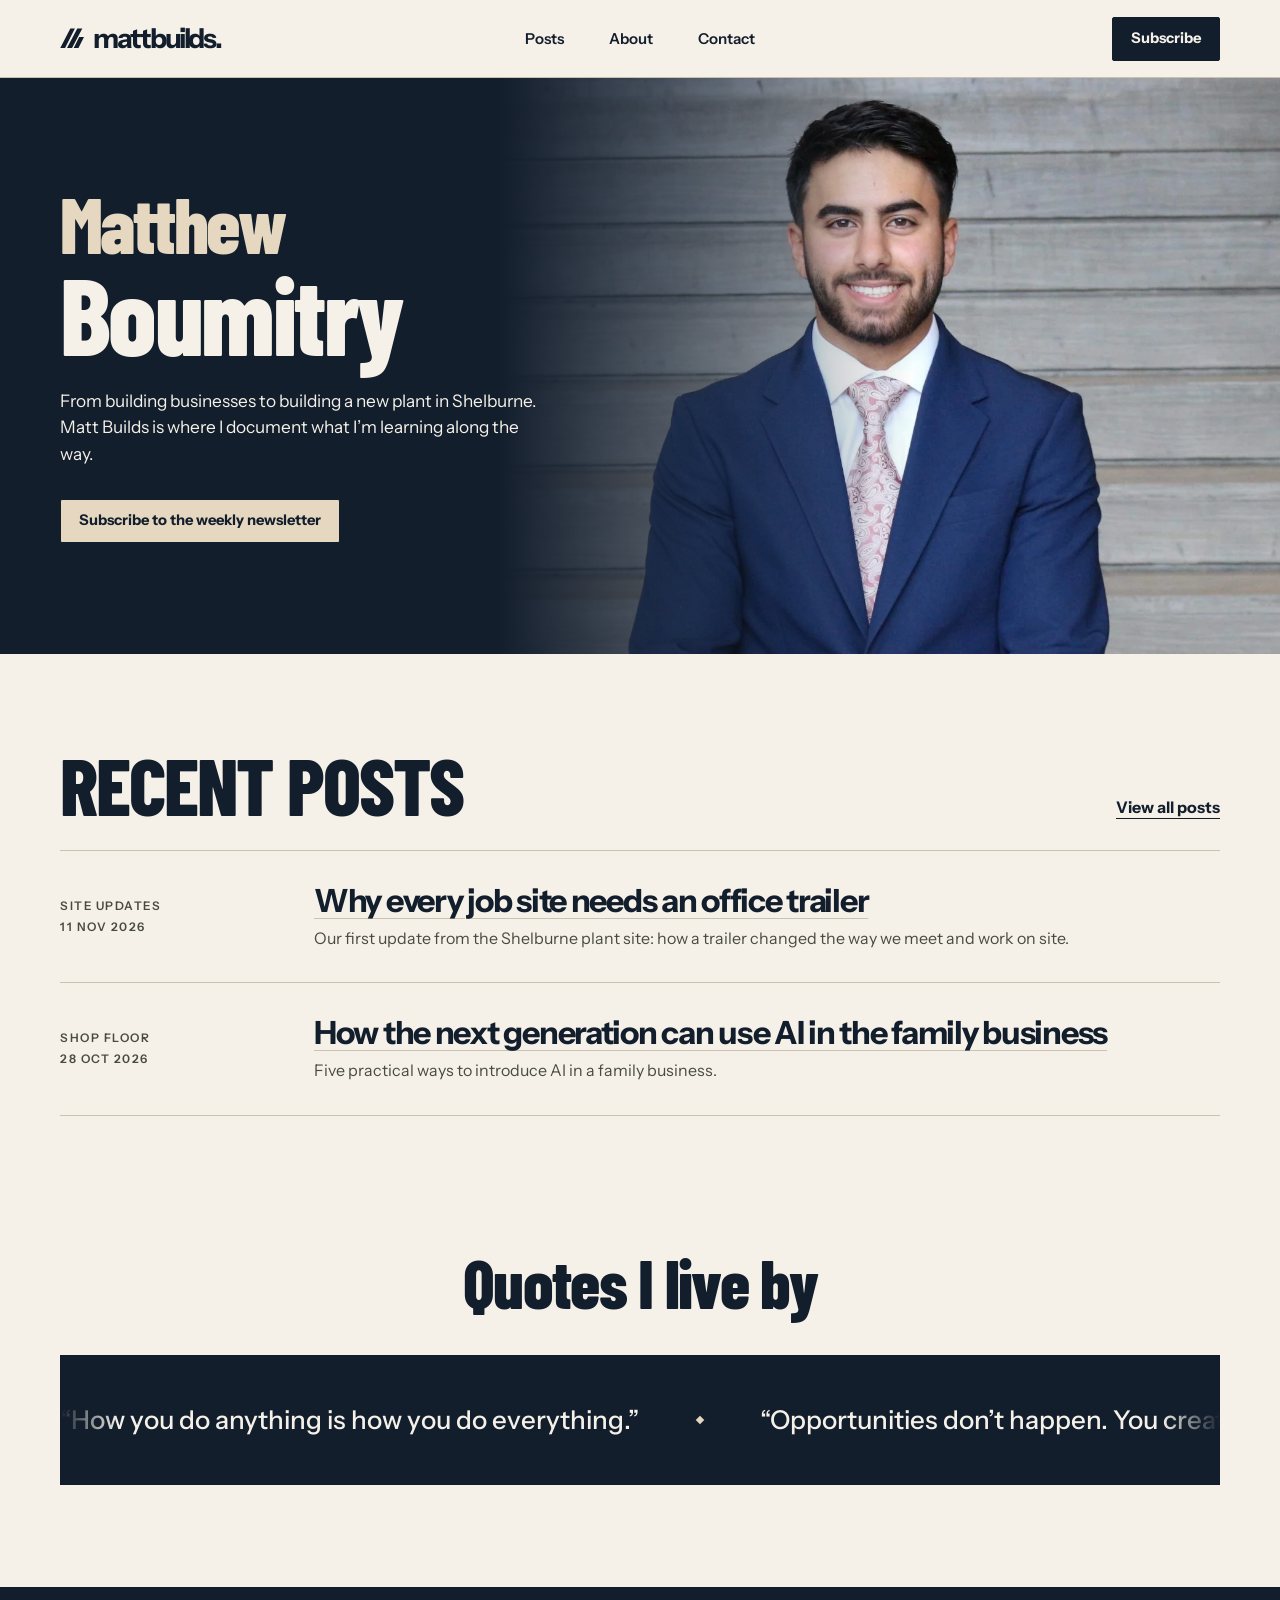
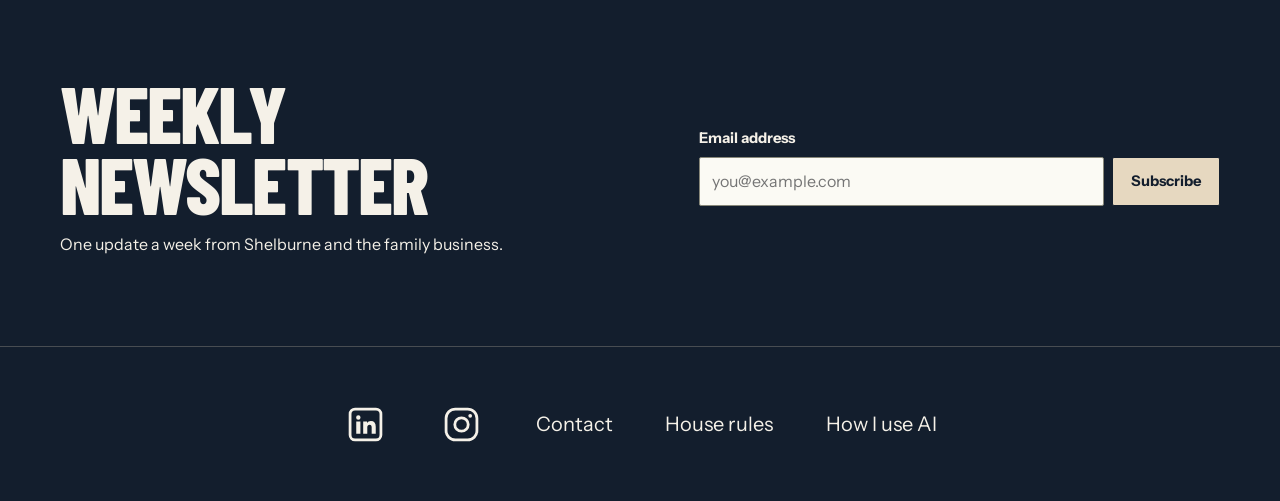
==== public/index.html @ ec170431 "Initial commit: Mattbuilds Vercel static site. Co-authored-by: Cursor <cursoragent@cursor.com>" ====
<!doctype html>
<html lang="en-CA">
<head>
  <meta charset="utf-8">
  <meta name="viewport" content="width=device-width, initial-scale=1">
  <meta name="description" content="I&#x27;m Matthew Boumitry. Mattbuilds follows the development of my family&#x27;s new precast plant in Shelburne, Ontario: progress from the site, and the lessons that come with it.">
  <meta name="theme-color" content="#f5f1e8">
  <title>Building a precast plant in Shelburne | Mattbuilds</title>
  <link rel="icon" href="assets/favicon.svg" type="image/svg+xml">
  <link rel="preload" href="assets/barlow-condensed-800.woff2" as="font" type="font/woff2" crossorigin>
  <link rel="stylesheet" href="assets/site.css">
  <script src="assets/site.js" defer></script>
</head>
<body>
<a class="skip-link" href="#main">Skip to content</a>
<header class="site-header">
  <div class="container header-layout">
    <a class="wordmark" href="index.html" aria-label="Mattbuilds home"><span class="brand-mark" aria-hidden="true"></span>mattbuilds<span class="brand-period" aria-hidden="true">.</span></a>
    <nav aria-label="Main navigation">
      <a href="posts.html">Posts</a>
      <a href="about.html">About</a>
      <a href="contact.html">Contact</a>
    </nav>
    <a class="button header-action" href="#subscribe">Subscribe</a>
  </div>
</header>
<main id="main">

<section class="profile-hero" aria-labelledby="hero-title">
  <div class="profile-portrait">
    <img src="assets/matthew-boumitry.webp" width="1270" height="1165" alt="Matthew Boumitry in a blue suit" fetchpriority="high">
  </div>
  <div class="container profile-content">
    <h1 id="hero-title"><span>Matthew</span> Boumitry</h1>
    <p>From building businesses to building a new plant in Shelburne.<br>
      Matt Builds is where I document what I’m learning along the way.</p>
    <a class="button" href="#subscribe">Subscribe to the weekly newsletter</a>
  </div>
</section>
<section class="container journal recent-posts" id="posts" aria-labelledby="posts-title">
  <div class="journal-heading">
    <h2 id="posts-title">Recent posts</h2>
    <a class="text-link" href="posts.html">View all posts</a>
  </div>
  <article class="journal-row journal-feature">
    <p class="post-meta">Site updates<br> <time datetime="2026-11-11">11 Nov 2026</time></p>
    <div>
      <h3><a href="office-trailer-job-site.html">Why every job site needs an office trailer</a></h3>
      <p>Our first update from the Shelburne plant site: how a trailer changed the way we meet and work on site.</p>
    </div>
  </article>
  <article class="journal-row journal-feature">
    <p class="post-meta">Shop floor<br> <time datetime="2026-10-28">28 Oct 2026</time></p>
    <div>
      <h3><a href="ai-in-family-business.html">How the next generation can use AI in the family business</a></h3>
      <p>Five practical ways to introduce AI in a family business.</p>
    </div>
  </article>
</section>

<section class="container quotes-section" aria-labelledby="quotes-title">
  <h2 id="quotes-title">Quotes I live by</h2>
  <div class="quote-marquee" data-marquee>
    <div class="quote-window">
      <div class="quote-track">
        <ul class="quote-list">
          <li><q>How you do anything is how you do everything.</q></li>
          <li><q>Opportunities don’t happen. You create them.</q></li>
          <li><q>Failure and success are on the same road. Failure is just an earlier exit.</q></li>
          <li><q>If you need to be liked by everyone, you’ll be led by everyone but yourself.</q></li>
          <li><q>You aren’t born the man you want to become you have to build him.</q></li>
          <li><q>If you don’t ask, the answers always no.</q></li>
          <li><q>Volume negates luck</q></li>
        </ul>
      </div>
    </div>
  </div>
</section>

<section class="newsletter" id="subscribe" aria-labelledby="subscribe-title">
  <div class="container newsletter-layout">
    <div>
      <h2 id="subscribe-title">Weekly newsletter</h2>
      <p>One update a week from Shelburne and the family business.</p>
    </div>
    <form class="newsletter-form" action="https://formspree.io/f/xppdpjzz" method="post" data-formspree="newsletter">
      <input type="hidden" name="form_type" value="newsletter">
      <input type="hidden" name="subject" value="Mattbuilds newsletter signup">
      <label for="newsletter-email">Email address</label>
      <div class="form-row">
        <input id="newsletter-email" name="email" type="email" placeholder="you@example.com" autocomplete="email" required>
        <button class="button" type="submit">Subscribe</button>
      </div>
      <p class="form-status" role="status"></p>
    </form>
  </div>
</section>
</main>
<footer class="site-footer">
  <nav class="container footer-layout" aria-label="Footer navigation">
    <a class="social-link" href="https://www.linkedin.com/in/matthewboumitry/" aria-label="LinkedIn">
      <svg viewBox="0 0 24 24" aria-hidden="true" focusable="false">
        <rect x="2" y="2" width="20" height="20" rx="3.2" fill="none" stroke="currentColor" stroke-width="1.8"/>
        <path fill="currentColor" d="M6 10h2.7v8H6zm1.35-4a1.43 1.43 0 1 1 0 2.86 1.43 1.43 0 0 1 0-2.86zM10.5 10H13v1.1c.5-.83 1.36-1.32 2.5-1.32 2.11 0 3.15 1.27 3.15 3.69V18H16v-4.23c0-1.04-.38-1.62-1.27-1.62-1 0-1.57.67-1.57 1.76V18H10.5z"/>
      </svg>
    </a>
    <a class="social-link" href="https://www.instagram.com/m.boumitry/" aria-label="Instagram">
      <svg viewBox="0 0 24 24" fill="none" aria-hidden="true" focusable="false">
        <rect x="2" y="2" width="20" height="20" rx="6" stroke="currentColor" stroke-width="1.8"/>
        <circle cx="12" cy="12" r="4.35" stroke="currentColor" stroke-width="1.8"/>
        <circle cx="17.65" cy="6.4" r="1.2" fill="currentColor"/>
      </svg>
    </a>
    <a href="contact.html">Contact</a>
    <a href="house-rules.html">House rules</a>
    <a href="ai.html">How I use AI</a>
  </nav>
</footer>
</body>
</html>
---- public/assets/site.css ----
@font-face {
  font-family: "Barlow Condensed";
  src: url("barlow-condensed-800.woff2") format("woff2");
  font-weight: 800;
  font-display: swap;
}

@font-face {
  font-family: "Instrument Sans";
  src: url("instrument-sans.woff2") format("woff2");
  font-weight: 400 700;
  font-display: swap;
}

:root {
  color-scheme: light;
  --paper: #f5f1e8;
  --ink: #131e2d;
  --text: #494b43;
  --rule: #cbc1b1;
  --sand: #e6d8c0;
  --sand-deep: #d5c3a5;
  --heading: "Barlow Condensed", "Arial Narrow", sans-serif;
  --body: "Instrument Sans", Arial, sans-serif;
}

* { box-sizing: border-box; }
html { scroll-behavior: smooth; }
body { margin: 0; background: var(--paper); color: var(--ink); font: 400 1rem/1.55 var(--body); }
h1, h2, h3, p, figure { margin: 0; }
a { color: inherit; }
img { display: block; max-width: 100%; }
button, input, textarea { font: inherit; }
button { cursor: pointer; }
:focus-visible { outline: 2px solid var(--ink); outline-offset: 4px; }
::selection { background: var(--sand); color: var(--ink); }

.container { width: min(1160px, calc(100% - 100px)); margin-inline: auto; }
.skip-link { position: absolute; z-index: 2; top: 12px; left: 12px; padding: 10px 16px; background: var(--sand); transform: translateY(-150%); }
.skip-link:focus { transform: none; }

.site-header { border-bottom: 1px solid var(--rule); }
.header-layout { min-height: 77px; display: grid; grid-template-columns: 1fr auto 1fr; align-items: center; gap: 24px; }
.wordmark { display: inline-flex; align-items: center; justify-self: start; width: fit-content; font-weight: 700; font-size: 1.72rem; line-height: 1; letter-spacing: -.075em; text-decoration: none; white-space: nowrap; }
.brand-mark { width: 24px; height: 20px; margin-right: 9px; background: currentColor; clip-path: polygon(0 100%, 43% 0, 62% 0, 20% 100%, 28% 100%, 72% 0, 93% 0, 49% 100%, 56% 100%, 80% 43%, 100% 43%, 76% 100%); }
.brand-period { color: var(--ink); }
.site-header nav { display: flex; align-items: center; gap: clamp(21px, 3.5vw, 48px); }
.site-header nav a { text-decoration: none; font-size: .94rem; font-weight: 600; }
.site-header nav a:hover, .site-header nav a[aria-current] { text-decoration: underline; text-underline-offset: .34em; }
.button { display: inline-flex; align-items: center; gap: 14px; justify-content: center; padding: 12px 18px; min-height: 44px; background: var(--sand); color: var(--ink); border: 1px solid var(--ink); border-radius: 2px; font-size: .92rem; font-weight: 700; line-height: 1.2; text-decoration: none; white-space: nowrap; }
.button:hover { background: var(--sand-deep); }
.header-action { justify-self: end; background: var(--ink); color: var(--paper); }
.header-action:hover { background: #2a3749; }

.eyebrow, .post-meta, figcaption { font: 600 .74rem/1.45 var(--body); text-transform: uppercase; letter-spacing: .13em; }
.eyebrow { display: flex; gap: 9px; align-items: center; }
.location-dot { display: inline-block; width: 10px; height: 10px; flex: none; background: var(--sand); border: 1px solid var(--ink); transform: rotate(45deg); margin: 0 2px; }
h1, .journal-heading h2, .newsletter h2 {
  font-family: var(--heading);
  font-weight: 800;
  text-transform: uppercase;
  letter-spacing: -.024em;
  line-height: .9;
}
.text-link { display: inline-flex; gap: 9px; align-items: baseline; width: fit-content; font-weight: 700; text-underline-offset: .3em; text-decoration-thickness: 1px; }
.text-link:hover { color: var(--ink); }

.journal { padding-block: clamp(64px, 7.4vw, 110px); scroll-margin-top: 24px; }
.journal-heading { display: flex; justify-content: space-between; align-items: end; gap: 20px; margin-bottom: 30px; }
.journal-heading h2, .newsletter h2 { font-size: clamp(3.4rem, 6.2vw, 5rem); }
.journal-row { display: grid; align-items: center; grid-template-columns: minmax(120px, 20%) minmax(0, 1fr); gap: 22px; padding: 32px 0; border-top: 1px solid var(--rule); }
.journal-row:last-child { border-bottom: 1px solid var(--rule); }
.journal-feature { position: relative; }
.journal-row .post-meta { color: var(--text); }
.journal-row .post-meta time { display: inline-block; margin-top: 4px; }
.journal-row :is(h2, h3) { font-size: clamp(1.28rem, 2.5vw, 2rem); font-weight: 700; line-height: 1.11; letter-spacing: -.04em; }
.journal-row :is(h2, h3) + p { margin-top: 7px; color: var(--text); }
.journal-row :is(h2, h3) a { text-decoration-color: var(--rule); text-decoration-thickness: 1px; text-underline-offset: .19em; }
.journal-feature :is(h2, h3) a::after { position: absolute; inset: 0; content: ""; }
.journal-row :is(h2, h3) a:hover { text-decoration-color: currentColor; }

.newsletter { padding-block: clamp(62px, 7vw, 96px); background: var(--ink); color: var(--paper); scroll-margin-top: 20px; }
.newsletter-layout { display: grid; grid-template-columns: 1.15fr 1fr; gap: 40px; align-items: center; }
.newsletter h2 { color: var(--paper); }
.newsletter h2 + p { margin-top: 12px; }
.newsletter label, .contact-form label { display: block; font-size: .92rem; font-weight: 700; margin-bottom: 7px; }
.newsletter :focus-visible { outline-color: var(--sand); }
.form-row { display: grid; grid-template-columns: minmax(0, 1fr) auto; gap: 8px; }
input, textarea { min-width: 0; width: 100%; padding: 11px 12px; color: var(--ink); background: #fbfaf4; border: 1px solid #878779; border-radius: 2px; }
.form-status:not(:empty) { margin-top: 8px; font-size: .9rem; }

.site-footer { background: var(--ink); color: var(--paper); }
.footer-layout {
  display: flex;
  justify-content: center;
  align-items: center;
  flex-wrap: wrap;
  gap: 10px clamp(18px, 4.1vw, 53px);
  padding-block: clamp(24px, 4.3vw, 58px);
}
.footer-layout a {
  display: inline-flex;
  align-items: center;
  justify-content: center;
  min-height: 44px;
  font-size: clamp(.95rem, 1.65vw, 1.25rem);
  text-decoration: none;
}
.footer-layout a:hover, .footer-layout a[aria-current] { text-decoration: underline; text-underline-offset: .32em; }
.footer-layout .social-link { min-width: 44px; }
.social-link svg { width: clamp(24px, 3vw, 37px); height: auto; }
.social-link:hover { color: var(--sand); }
.site-footer :focus-visible { outline-color: var(--sand); }
body:has(.newsletter) .site-footer { border-top: 1px solid rgba(230, 216, 192, .25); }
.form-status[data-error] { color: #a12525; }
.newsletter .form-status[data-error] { color: #ffd2c7; }
.button:disabled { opacity: .65; cursor: progress; }

@media (max-width: 450px) {
  .footer-layout { display: grid; grid-template-columns: repeat(6, auto); gap: 5px 12px; }
  .footer-layout .social-link { grid-column: 2 / 4; justify-self: center; }
  .footer-layout .social-link + .social-link { grid-column: 4 / 6; grid-row: 1; }
  .footer-layout a:not(.social-link) { grid-row: 2; grid-column: span 2; }
}

.page-heading { padding-block: 52px 34px; border-bottom: 1px solid var(--rule); }
.page-heading .eyebrow { margin-bottom: 14px; }
.page-heading h1 { max-width: 1050px; font-size: clamp(4rem, 8.7vw, 8rem); }
.page-intro { max-width: 59ch; margin-top: 20px; color: var(--text); font-size: 1.22rem; }
.detail-layout { display: grid; grid-template-columns: minmax(210px, .62fr) minmax(0, 1.55fr); gap: clamp(26px, 6vw, 80px); padding-block: 36px 75px; align-items: start; }
.side-note { border-top: 5px solid var(--sand-deep); padding: 21px; background: #ece5d8; }
.side-note h2, .contact-form h2, .prose h2 { font-size: 1.65rem; line-height: 1.15; letter-spacing: -.037em; }
.side-note .eyebrow + h2 { margin-top: 8px; }
.side-note .text-link, .side-note p:last-child { margin-top: 14px; }
.email-link { overflow-wrap: anywhere; }
.prose { color: var(--text); font-size: 1.08rem; max-width: 690px; }
.prose h2 { margin-block: 32px 10px; color: var(--ink); }
.prose h2:first-child { margin-top: 0; }
.prose p + p { margin-top: 12px; }
.prose a { text-underline-offset: .19em; }
.prose li + li { margin-top: 6px; }
.standalone-prose { padding-block: 40px 80px; }

.contact-form { max-width: 620px; }
.contact-form h2 { margin-bottom: 20px; }
.contact-form input, .contact-form textarea { margin-bottom: 16px; }
.contact-form textarea { resize: vertical; }

.article-heading { border: 0; }
.article-heading h1 { max-width: 950px; }
.back-link { margin-bottom: 28px; }
.article-figure img { width: 100%; max-height: 570px; object-fit: cover; object-position: center 62%; }
.article-figure figcaption { padding-block: 12px; border-bottom: 1px solid var(--rule); color: var(--text); }

@media (max-width: 960px) {
  .container { width: calc(100% - 64px); }
}

@media (max-width: 700px) {
  .container { width: calc(100% - 36px); }
  .header-layout { grid-template-columns: 1fr auto; gap: 10px 16px; padding-block: 14px 11px; }
  .site-header nav { grid-column: 1 / -1; grid-row: 2; justify-content: flex-start; gap: 25px; }
  .site-header nav a { padding-block: 4px; }
  .journal { padding-block: 56px 64px; }
  .journal-heading { display: block; }
  .journal-row { grid-template-columns: 1fr; gap: 8px; padding: 23px 0; }
  .journal-row .post-meta { grid-column: 1 / -1; font-size: .65rem; }
  .journal-row .post-meta br { display: none; }
  .journal-row .post-meta time { margin-inline-start: 5px; }
  .newsletter-layout { gap: 24px; }
  .page-heading { padding-block: 35px 26px; }
  .page-intro { font-size: 1.04rem; }
  .detail-layout { padding-block: 26px 50px; }
  .standalone-prose { padding-block: 30px 50px; }
}

@media (prefers-reduced-motion: reduce) {
  html { scroll-behavior: auto; }
}

.arrow {
  position: relative;
  display: inline-block;
  flex: 0 0 auto;
  align-self: center;
  width: 12px;
  height: 12px;
}

.arrow::before, .arrow::after {
  position: absolute;
  content: "";
}

.arrow::before {
  top: 1px;
  right: 1px;
  width: 6px;
  height: 6px;
  border-top: 1.5px solid currentColor;
  border-right: 1.5px solid currentColor;
}

.arrow::after {
  top: 5px;
  left: 0;
  width: 13px;
  border-top: 1.5px solid currentColor;
  transform: rotate(-45deg);
}

.arrow-left { transform: rotate(225deg); }

@media (max-width: 365px) {
  .wordmark { font-size: 1.49rem; }
  .header-action { padding-inline: 12px; gap: 7px; }
  .form-row { grid-template-columns: 1fr; }
  .form-row .button { justify-self: start; }
}

.profile-hero {
  position: relative;
  isolation: isolate;
  display: grid;
  align-items: center;
  min-height: clamp(510px, 45vw, 720px);
  background: var(--ink);
  color: var(--paper);
}
.profile-portrait { position: absolute; z-index: -1; inset: 0 0 0 39%; }
.profile-portrait img { width: 100%; height: 100%; object-fit: cover; object-position: center 42%; }
.profile-portrait::after {
  position: absolute;
  inset: 0;
  content: "";
  background: linear-gradient(90deg, var(--ink), rgba(19, 30, 45, .65) 19%, transparent 53%);
}
.profile-content { padding-block: 64px; }
.profile-content h1 { font-size: clamp(5rem, 8.4vw, 8.4rem); text-transform: none; }
.profile-content h1 span { display: block; color: var(--sand); font-size: .72em; margin-bottom: .08em; }
.profile-content p { max-width: 41ch; margin-block: 26px 31px; font-size: clamp(1.02rem, 1.35vw, 1.22rem); }
.profile-content :focus-visible { outline-color: var(--sand); }

.quotes-section {
  padding-block: clamp(20px, 4vw, 56px) clamp(66px, 8vw, 112px);
}
.quotes-section h2 {
  margin: 0 auto clamp(21px, 3vw, 38px);
  text-align: center;
  font: 800 clamp(2.8rem, 5.3vw, 4.4rem)/1 var(--heading);
  letter-spacing: -.025em;
}
.quote-marquee { background: var(--ink); color: var(--paper); padding-block: clamp(23px, 4vw, 45px); }
.quote-window { overflow-x: auto; }
.quote-track, .quote-list { display: flex; width: max-content; }
.quote-list { list-style: none; flex: none; align-items: center; padding: 0; margin: 0; }
.quote-list li { display: flex; align-items: center; white-space: nowrap; font-size: clamp(1.12rem, 2.1vw, 1.62rem); font-weight: 500; }
.quote-list li::after { content: ""; width: 6px; height: 6px; margin-inline: clamp(26px, 4.5vw, 62px); transform: rotate(45deg); background: var(--sand); }
.quote-marquee[data-animated] .quote-window { overflow: hidden; mask-image: linear-gradient(to right, transparent, black 5%, black 95%, transparent); }
.quote-marquee[data-animated] .quote-track { animation: quote-scroll 70s linear infinite; }
.quote-marquee[data-animated]:hover .quote-track { animation-play-state: paused; }
@keyframes quote-scroll { to { transform: translateX(-50%); } }

@media (max-width: 860px) {
  .profile-content p { max-width: 31ch; }
}

@media (max-width: 700px) {
  .profile-hero { min-height: 0; }
  .profile-portrait { position: relative; inset: auto; height: clamp(280px, 81vw, 420px); }
  .profile-portrait img { object-position: center 35%; }
  .profile-portrait::after { background: linear-gradient(0deg, var(--ink), transparent 35%); }
  .profile-content { margin-top: -20px; padding-block: 0 44px; }
  .profile-content h1 { font-size: clamp(3.75rem, 12vw, 5.5rem); }
  .profile-content p { max-width: 43ch; margin-block: 19px 21px; }
  .profile-content .button { white-space: normal; text-align: left; }
}

@media (prefers-reduced-motion: reduce) {
  .quote-marquee[data-animated] .quote-track { animation: none; }
  .quote-marquee[data-animated] .quote-window { overflow-x: auto; mask-image: none; }
  .quote-marquee .quote-list[aria-hidden="true"] { display: none; }
  .quote-list { display: flex; flex-wrap: wrap; width: auto; gap: 12px 20px; padding-inline: 20px; }
  .quote-track { width: auto; }
  .quote-list li { white-space: normal; }
  .quote-list li::after { display: none; }
}

@media (max-width: 700px) {
  .detail-layout, .newsletter-layout { grid-template-columns: 1fr; }
  .page-heading h1 { font-size: clamp(3.25rem, 12.4vw, 5.6rem); }
}

@media (max-width: 365px) {
  .page-heading h1 { font-size: 2.9rem; }
}

.journal-heading > .text-link { flex: none; margin-top: 10px; }
.recent-posts { padding-bottom: clamp(54px, 6.4vw, 90px); }
.archive { padding-block: 0; }
.archive > :first-child { border-top: 0; }
.site-updates {
  display: grid;
  grid-template-columns: minmax(0, .9fr) minmax(0, 1.4fr);
  align-items: start;
  gap: clamp(30px, 6vw, 78px);
  padding-block: clamp(64px, 8vw, 106px);
}
.site-updates h2 {
  font: 800 clamp(2.9rem, 5.2vw, 4.75rem)/.94 var(--heading);
  text-transform: uppercase;
  letter-spacing: -.024em;
}
.site-updates-intro p { margin-top: 16px; color: var(--text); }
.site-video video {
  display: block;
  width: 100%;
  height: auto;
  aspect-ratio: 816 / 464;
  background: var(--ink);
}

@media (max-width: 700px) {
  .site-updates { grid-template-columns: 1fr; gap: 22px; }
}


.profile-sidebar { min-width: 0; }
.profile-sidebar .inline-figure { margin-block: 0 28px; }
.inline-figure { margin-block: 28px; }
.inline-figure img { width: 100%; height: auto; }
.inline-figure figcaption { margin-top: 10px; color: var(--text); }
.inline-figure figcaption a { text-underline-offset: .2em; }

.path-figure { margin-block: 30px; padding: clamp(16px, 4vw, 28px); background: #ece5d8; }
.path-figure h2 { font-size: 1.24rem; }
.survey-chart { display: grid; gap: 18px; margin-block: 16px 20px; }
.survey-chart dt { font-size: .92rem; line-height: 1.4; }
.survey-chart dd { display: flex; gap: 8px; align-items: center; margin: 4px 0 0; font-size: .9rem; }
.survey-chart dd span { width: var(--bar); height: 13px; background: var(--ink); }
.path-figure figcaption { line-height: 1.6; }

.post-taxonomy {
  display: flex;
  flex-wrap: wrap;
  align-items: baseline;
  gap: 12px 28px;
  max-width: 690px;
  margin-top: -36px;
  margin-bottom: clamp(34px, 6vw, 72px);
  padding-top: 18px;
  border-top: 1px solid var(--rule);
  color: var(--text);
  font-size: .85rem;
}
.post-taxonomy strong { margin-left: 5px; color: var(--ink); }
.post-taxonomy div, .post-taxonomy ul { display: flex; flex-wrap: wrap; gap: 6px 9px; align-items: baseline; }
.post-taxonomy ul { list-style: none; padding: 0; margin: 0; }
.post-taxonomy li { padding: 2px 9px; background: #ece5d8; color: var(--ink); }
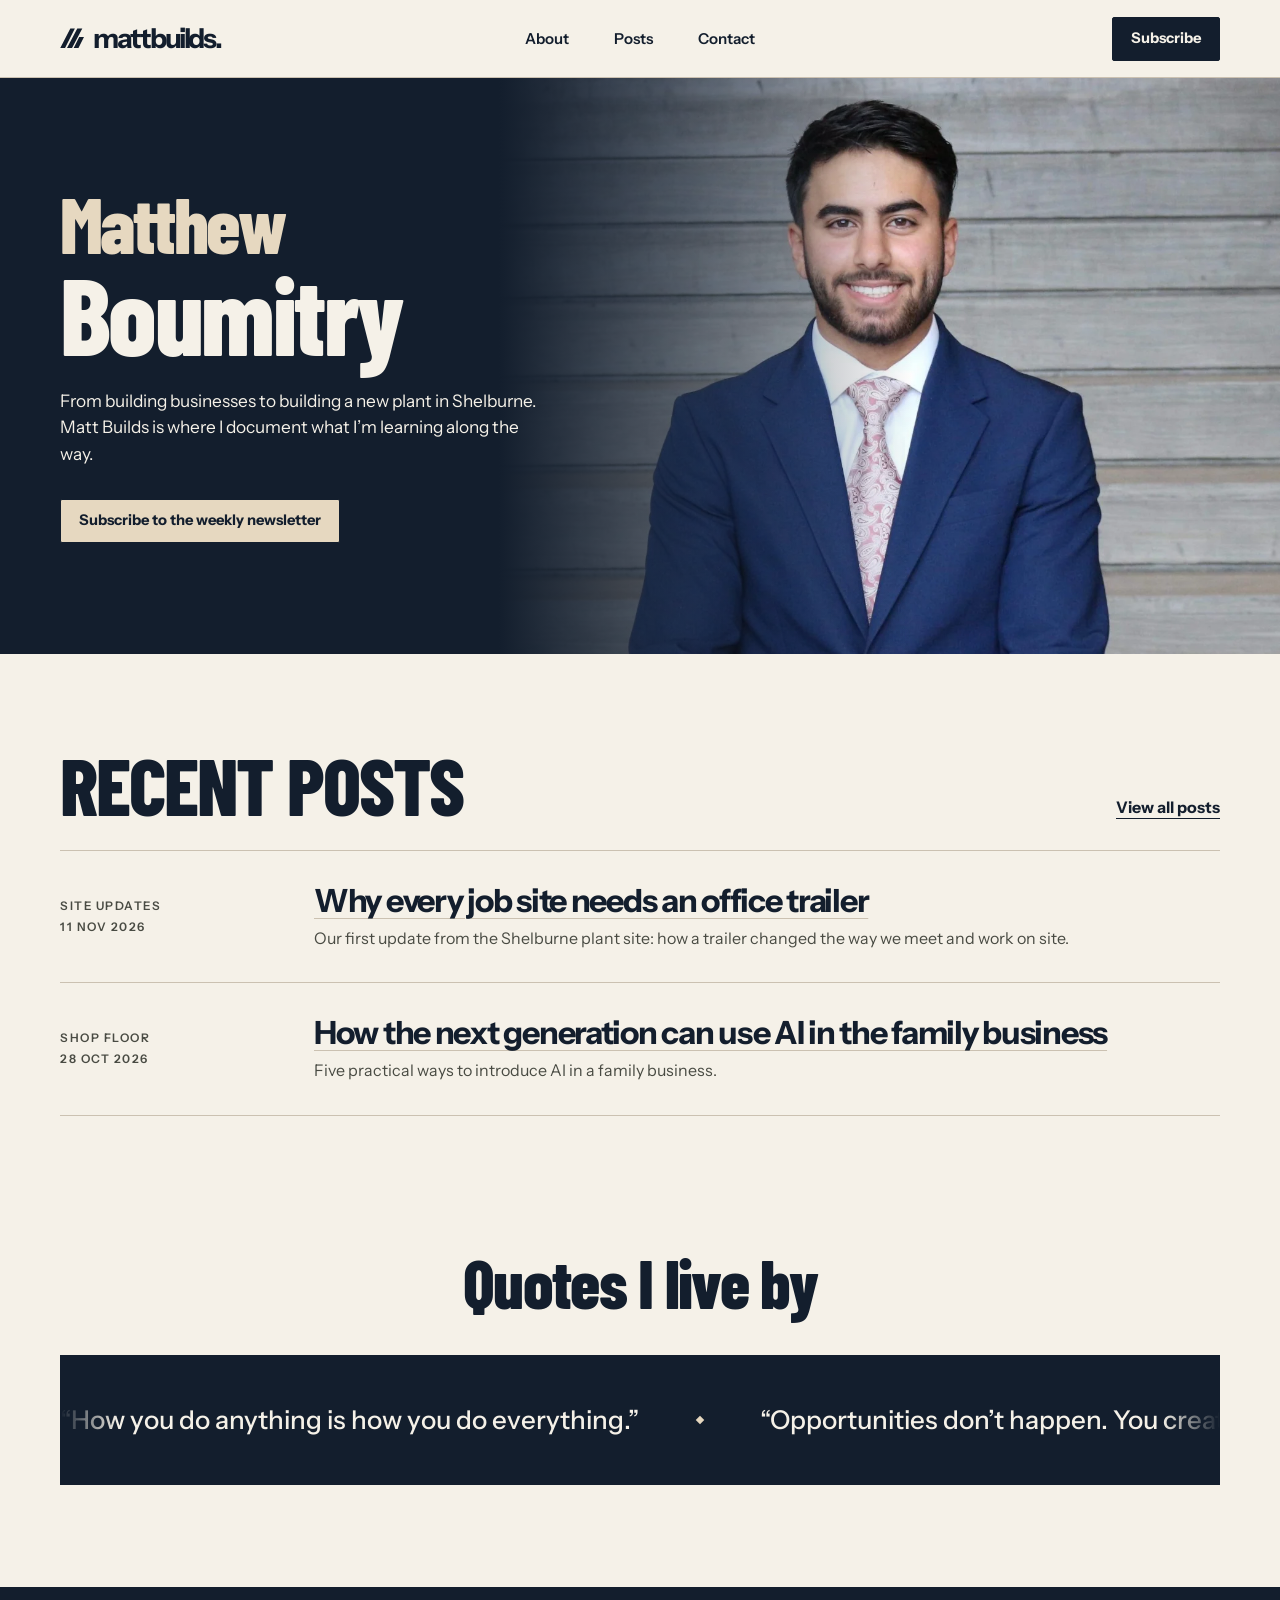
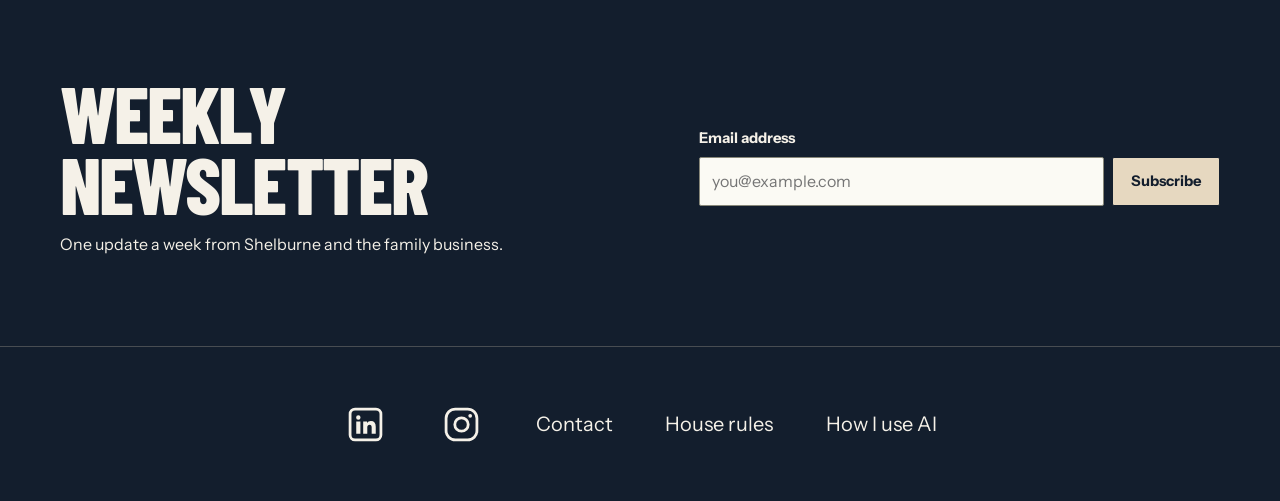
==== commit d5c3f60d: "Update office trailer post and about page copy, reorder nav to About Posts Contact, and remove Rush " ====
--- a/public/index.html
+++ b/public/index.html
@@ -17,8 +17,8 @@
   <div class="container header-layout">
     <a class="wordmark" href="index.html" aria-label="Mattbuilds home"><span class="brand-mark" aria-hidden="true"></span>mattbuilds<span class="brand-period" aria-hidden="true">.</span></a>
     <nav aria-label="Main navigation">
+      <a href="about.html">About</a>
       <a href="posts.html">Posts</a>
-      <a href="about.html">About</a>
       <a href="contact.html">Contact</a>
     </nav>
     <a class="button header-action" href="#subscribe">Subscribe</a>
